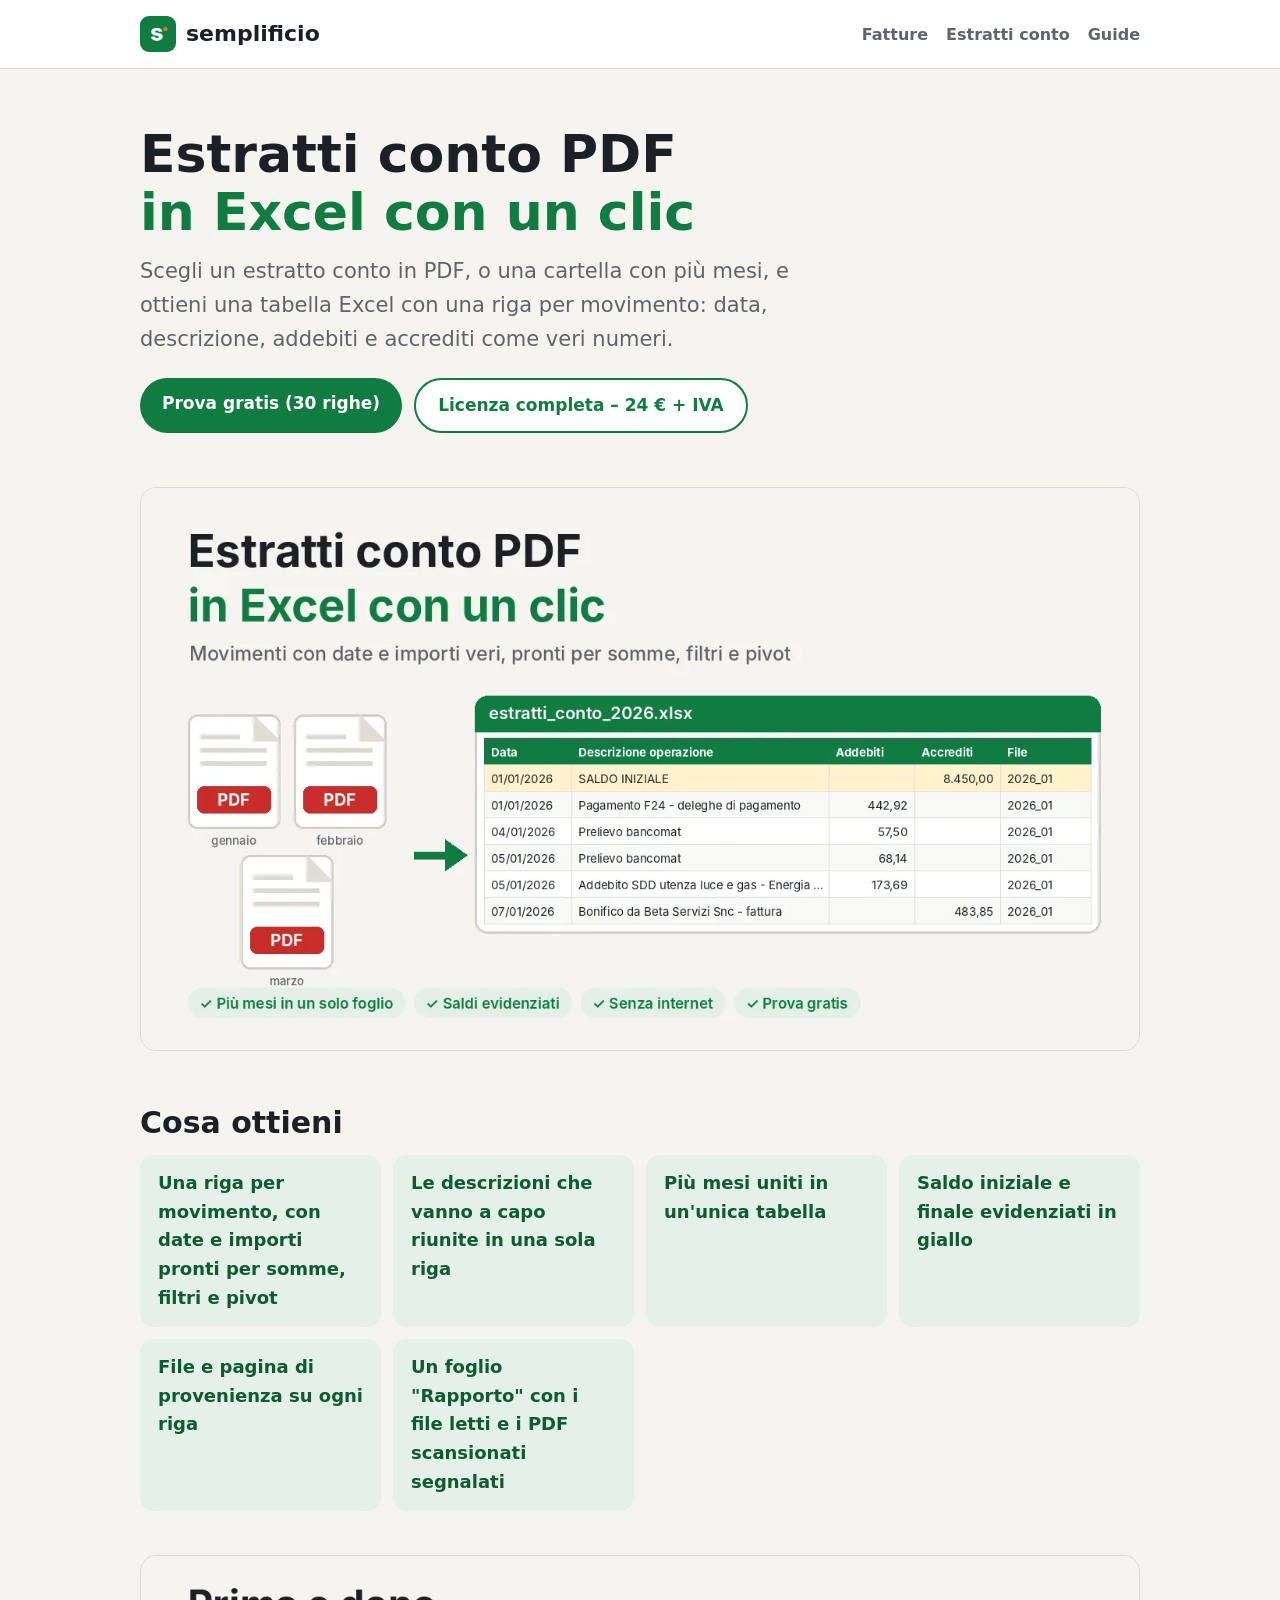
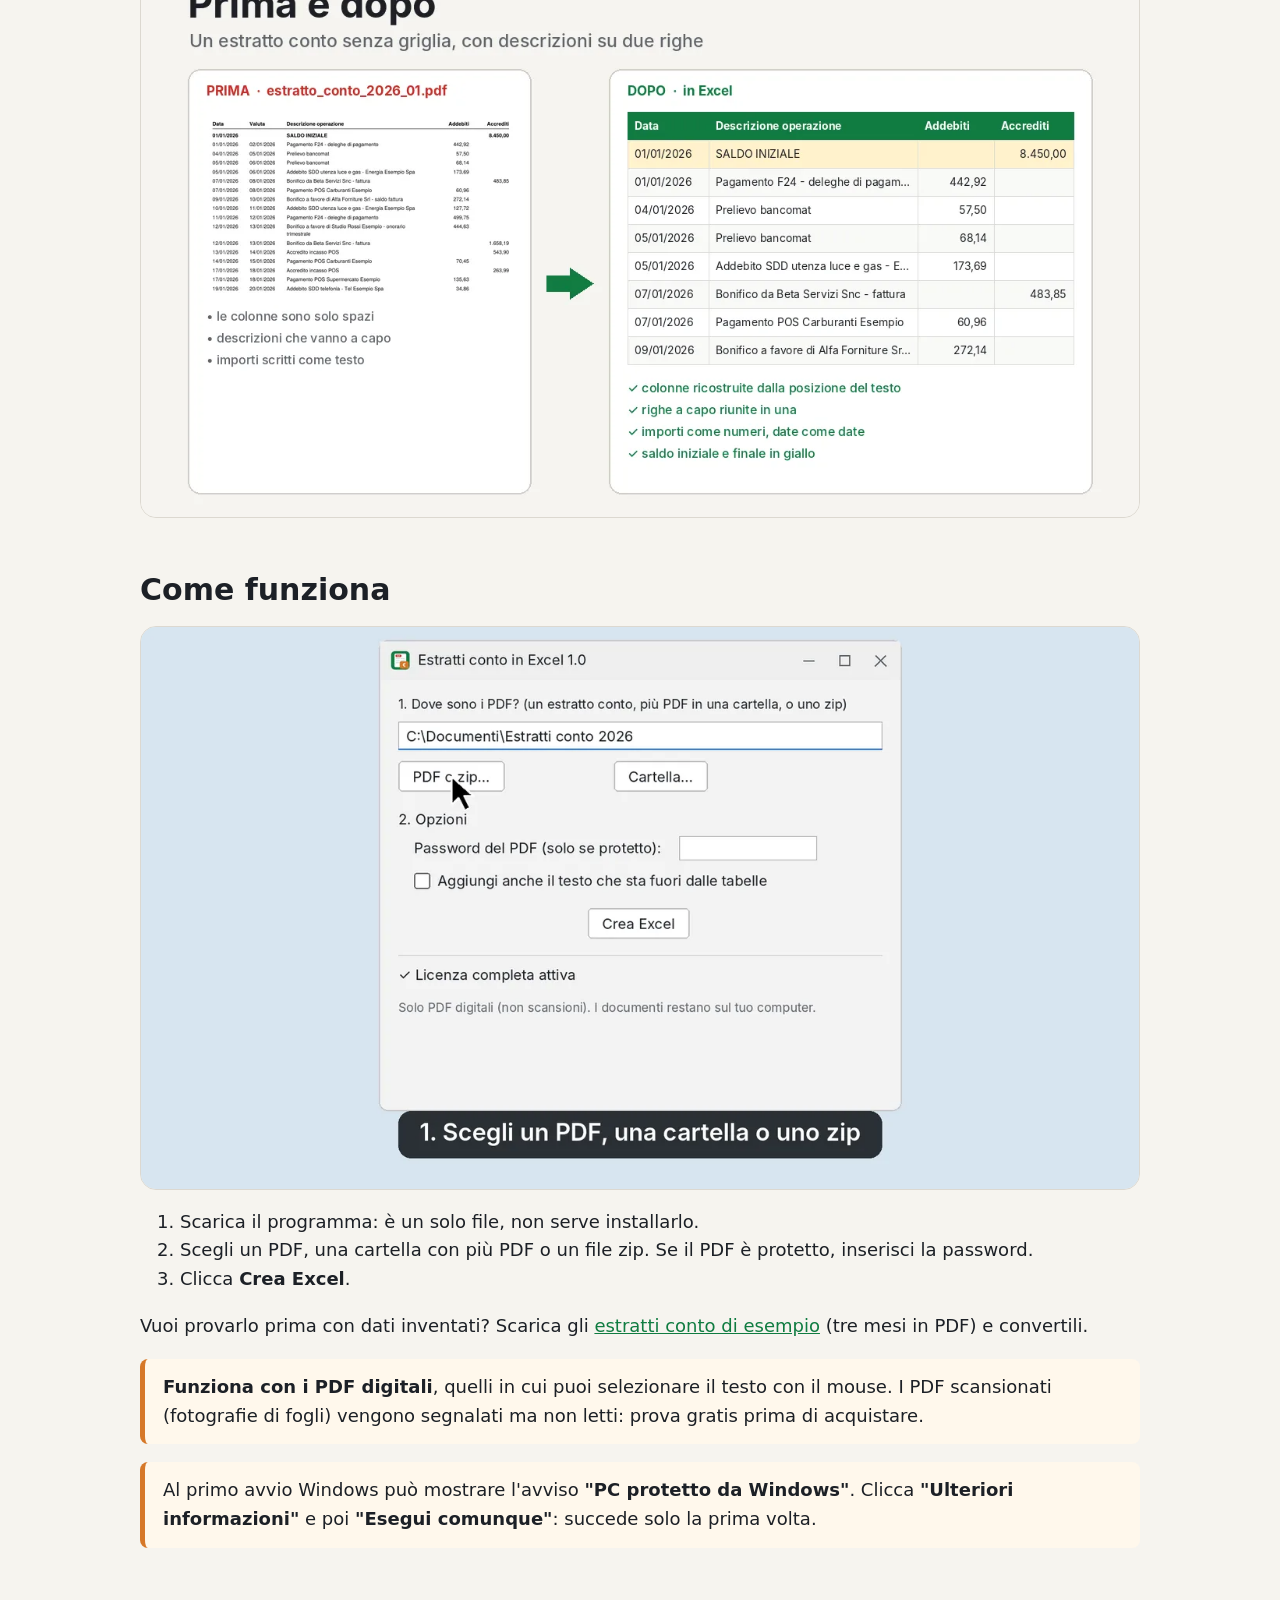
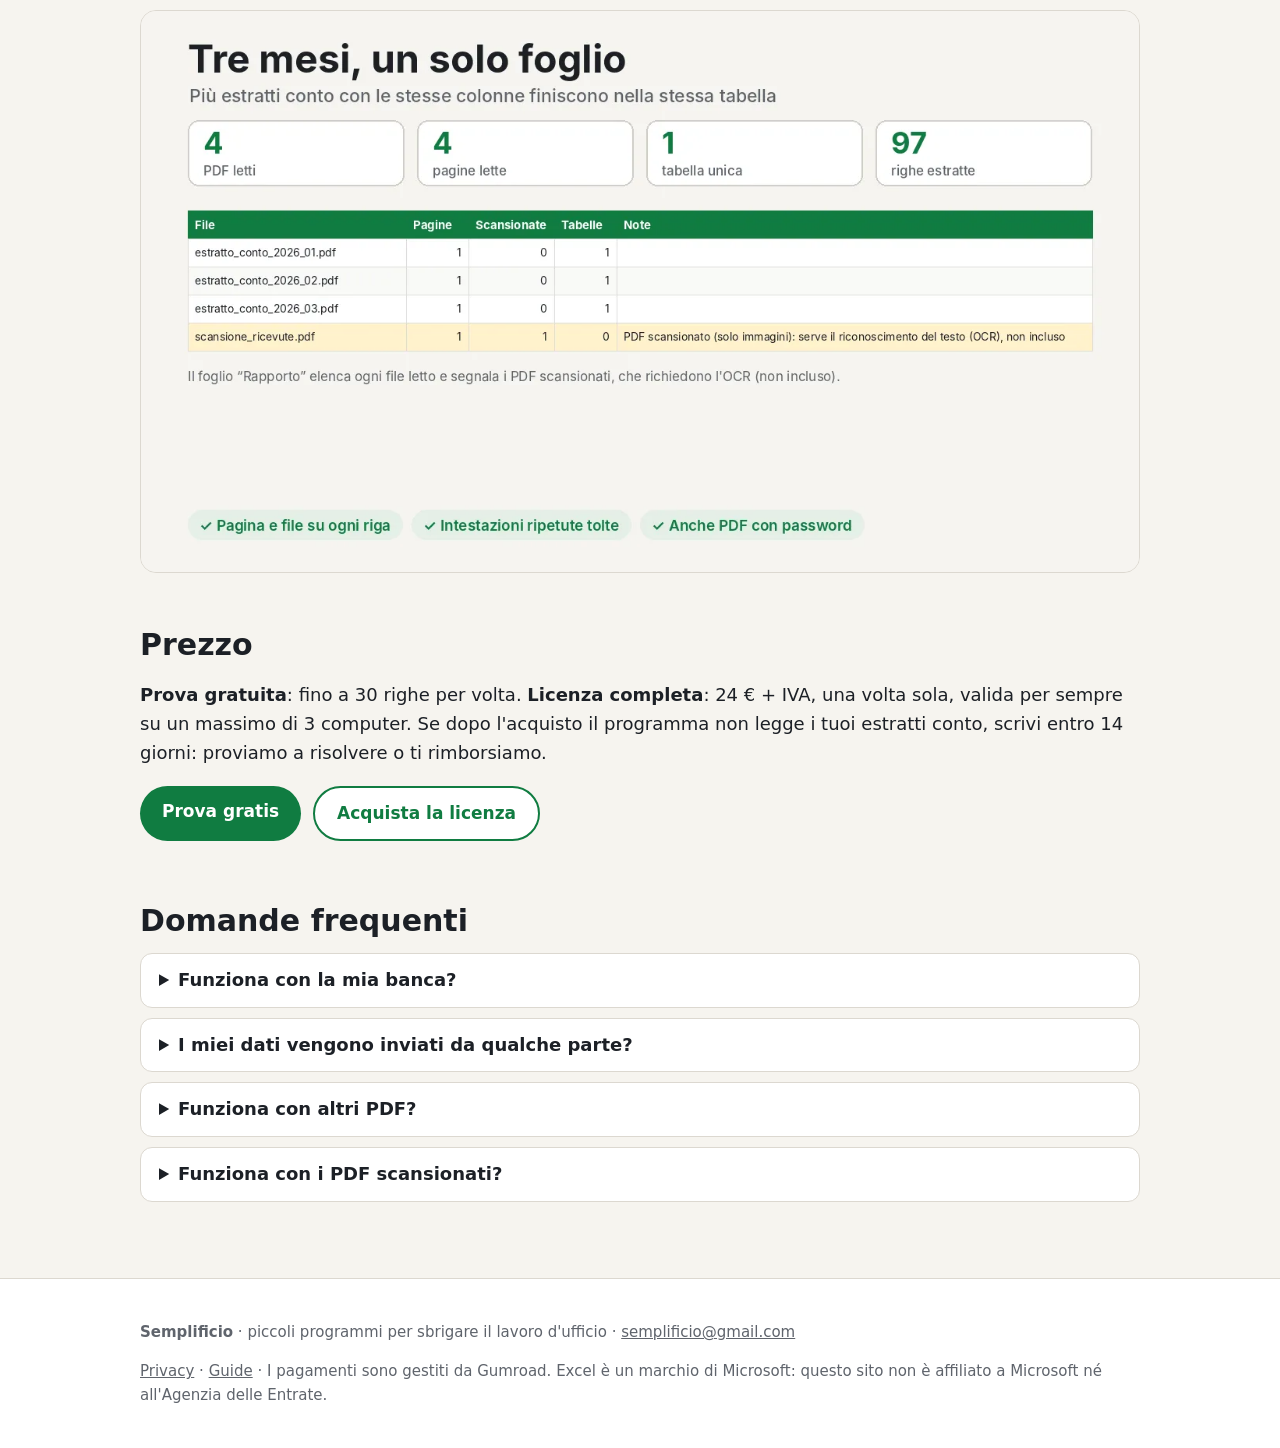
==== estratti-conto-in-excel.html @ a1245c2c "Add files via upload Prima versione del sito" ====
<!doctype html>
<html lang="it">
<head>
<meta charset="utf-8">
<meta name="viewport" content="width=device-width, initial-scale=1">
<title>Estratti conto in Excel – estratto conto PDF in Excel | Semplificio</title>
<meta name="description" content="Converti gli estratti conto in PDF in una tabella Excel con una riga per movimento: date e importi veri, più mesi insieme, saldi evidenziati. Funziona offline. Prova gratuita.">
<link rel="canonical" href="https://semplificio.github.io/estratti-conto-in-excel.html">
<link rel="icon" href="favicon.png" type="image/png">
<link rel="apple-touch-icon" href="apple-touch-icon.png">
<meta property="og:type" content="website">
<meta property="og:title" content="Estratti conto in Excel – estratto conto PDF in Excel | Semplificio">
<meta property="og:description" content="Converti gli estratti conto in PDF in una tabella Excel con una riga per movimento: date e importi veri, più mesi insieme, saldi evidenziati. Funziona offline. Prova gratuita.">
<meta property="og:url" content="https://semplificio.github.io/estratti-conto-in-excel.html">
<meta property="og:image" content="https://semplificio.github.io/img/anteprima-social.png">
<meta property="og:locale" content="it_IT">
<link rel="stylesheet" href="stile.css">
<script type="application/ld+json">{"@context": "https://schema.org", "@type": "SoftwareApplication", "name": "Estratti conto in Excel", "operatingSystem": "Windows 10, Windows 11", "applicationCategory": "BusinessApplication", "offers": {"@type": "Offer", "price": "24", "priceCurrency": "EUR"}, "publisher": {"@type": "Organization", "name": "Semplificio"}}</script>
</head>
<body>
<header class="top"><div class="wrap">
<a class="marchio" href="index.html"><img src="img/logo.png" alt="" width="36" height="36">semplificio</a>
<nav><a href="fatture-in-excel.html">Fatture</a><a href="estratti-conto-in-excel.html">Estratti conto</a><a href="guide/index.html">Guide</a></nav>
</div></header>
<main class="wrap">

<div class="hero">
<h1>Estratti conto PDF<br><span>in Excel con un clic</span></h1>
<p class="sotto">Scegli un estratto conto in PDF, o una cartella con più mesi, e ottieni una tabella Excel con una riga per movimento: data, descrizione, addebiti e accrediti come veri numeri.</p>
<div class="bottoni" style="margin-top:22px"><a class="btn pieno" href="https://semplificio.gumroad.com/l/estratti-conto-excel-gratis">Prova gratis (30 righe)</a><a class="btn vuoto" href="https://semplificio.gumroad.com/l/estratti-conto-excel">Licenza completa – 24 € + IVA</a></div>
</div>
<div class="figura"><img src="img/estratti-copertina.webp" alt="Esempio: estratti conto PDF convertiti in una tabella Excel" width="1280" height="720"></div>
<section>
<h2>Cosa ottieni</h2>
<ul class="punti">
<li>Una riga per movimento, con date e importi pronti per somme, filtri e pivot</li>
<li>Le descrizioni che vanno a capo riunite in una sola riga</li>
<li>Più mesi uniti in un'unica tabella</li>
<li>Saldo iniziale e finale evidenziati in giallo</li>
<li>File e pagina di provenienza su ogni riga</li>
<li>Un foglio "Rapporto" con i file letti e i PDF scansionati segnalati</li>
</ul>
</section>
<div class="figura"><img src="img/estratti-prima-dopo.webp" alt="Prima e dopo: estratto conto PDF e tabella Excel" width="1280" height="720" loading="lazy"></div>
<section>
<h2>Come funziona</h2>
<div class="figura"><img src="img/estratti-programma.webp" alt="La finestra del programma Estratti conto in Excel" width="1280" height="720" loading="lazy"></div>
<ol>
<li>Scarica il programma: è un solo file, non serve installarlo.</li>
<li>Scegli un PDF, una cartella con più PDF o un file zip. Se il PDF è protetto, inserisci la password.</li>
<li>Clicca <strong>Crea Excel</strong>.</li>
</ol>
<p>Vuoi provarlo prima con dati inventati? Scarica gli <a href="esempi/estratti_conto_esempio.zip">estratti conto di esempio</a> (tre mesi in PDF) e convertili.</p>
<div class="nota"><strong>Funziona con i PDF digitali</strong>, quelli in cui puoi selezionare il testo con il mouse. I PDF scansionati (fotografie di fogli) vengono segnalati ma non letti: prova gratis prima di acquistare.</div>
<div class="nota">Al primo avvio Windows può mostrare l'avviso <strong>"PC protetto da Windows"</strong>. Clicca <strong>"Ulteriori informazioni"</strong> e poi <strong>"Esegui comunque"</strong>: succede solo la prima volta.</div>
</section>
<div class="figura"><img src="img/estratti-rapporto.webp" alt="Più mesi in un solo foglio e foglio Rapporto" width="1280" height="720" loading="lazy"></div>
<section>
<h2>Prezzo</h2>
<p><strong>Prova gratuita</strong>: fino a 30 righe per volta. <strong>Licenza completa</strong>: 24 € + IVA, una volta sola, valida per sempre su un massimo di 3 computer. Se dopo l'acquisto il programma non legge i tuoi estratti conto, scrivi entro 14 giorni: proviamo a risolvere o ti rimborsiamo.</p>
<div class="bottoni"><a class="btn pieno" href="https://semplificio.gumroad.com/l/estratti-conto-excel-gratis">Prova gratis</a><a class="btn vuoto" href="https://semplificio.gumroad.com/l/estratti-conto-excel">Acquista la licenza</a></div>
</section>
<section>
<h2>Domande frequenti</h2>
<details><summary>Funziona con la mia banca?</summary><p>Funziona con gli estratti conto in PDF digitale in cui i movimenti sono in forma di tabella, con o senza griglia. È stato provato su estratti conto di diverse banche italiane. Il modo più sicuro è provarlo gratis sul tuo estratto conto.</p></details>
<details><summary>I miei dati vengono inviati da qualche parte?</summary><p>No. Il programma lavora solo sul tuo computer. Internet serve una volta sola, per attivare la licenza: viene inviata a Gumroad solo la chiave.</p></details>
<details><summary>Funziona con altri PDF?</summary><p>Sì, con qualsiasi PDF digitale che contiene tabelle: listini, preventivi, report.</p></details>
<details><summary>Funziona con i PDF scansionati?</summary><p>No: servirebbe il riconoscimento del testo (OCR), non incluso. Il programma li riconosce e li segnala nel foglio Rapporto.</p></details>
</section>

</main>
<footer><div class="wrap">
<p><strong>Semplificio</strong> · piccoli programmi per sbrigare il lavoro d'ufficio · <a href="mailto:semplificio@gmail.com">semplificio@gmail.com</a></p>
<p><a href="privacy.html">Privacy</a> · <a href="guide/index.html">Guide</a> · I pagamenti sono gestiti da Gumroad. Excel è un marchio di Microsoft: questo sito non è affiliato a Microsoft né all'Agenzia delle Entrate.</p>
</div></footer>
</body>
</html>
---- stile.css ----
:root{--verde:#107c41;--verde-chiaro:#e4f0e8;--arancio:#d67828;--testo:#1c2026;--grigio:#5f646c;--sfondo:#f6f4ef;--bianco:#fff;--bordo:#dcd8d0}
*{box-sizing:border-box}
html{-webkit-text-size-adjust:100%}
body{margin:0;background:var(--sfondo);color:var(--testo);font-family:system-ui,-apple-system,"Segoe UI",Roboto,"Helvetica Neue",Arial,sans-serif;font-size:18px;line-height:1.6}
a{color:var(--verde)}
img{max-width:100%;height:auto;display:block}
.wrap{max-width:1040px;margin:0 auto;padding:0 20px}
header.top{background:var(--bianco);border-bottom:1px solid var(--bordo)}
header.top .wrap{display:flex;align-items:center;justify-content:space-between;gap:16px;min-height:68px;flex-wrap:wrap}
.marchio{display:flex;align-items:center;gap:10px;text-decoration:none;color:var(--testo);font-weight:800;font-size:22px}
.marchio img{width:36px;height:36px;border-radius:9px}
nav a{margin-left:18px;text-decoration:none;color:var(--grigio);font-weight:600;font-size:16px}
nav a:hover{color:var(--verde)}
.hero{padding:56px 0 36px}
.hero h1{font-size:clamp(32px,5vw,52px);line-height:1.12;margin:0 0 14px}
.hero h1 span{color:var(--verde)}
.hero p.sotto{font-size:21px;color:var(--grigio);margin:0;max-width:720px}
.schede{display:grid;grid-template-columns:repeat(auto-fit,minmax(300px,1fr));gap:22px;margin:30px 0 10px}
.scheda{background:var(--bianco);border:1px solid var(--bordo);border-radius:18px;padding:26px;display:flex;flex-direction:column}
.scheda .testa{display:flex;gap:16px;align-items:center;margin-bottom:10px}
.scheda .testa img{width:64px;height:64px}
.scheda h2,.scheda h3{margin:0;font-size:24px}
.scheda p{color:var(--grigio);margin:8px 0 18px;flex:1}
.bottoni{display:flex;gap:12px;flex-wrap:wrap}
.btn{display:inline-block;padding:12px 22px;border-radius:999px;font-weight:700;text-decoration:none;font-size:17px}
.btn.pieno{background:var(--verde);color:#fff}
.btn.vuoto{border:2px solid var(--verde);color:var(--verde);background:#fff}
.btn:hover{filter:brightness(1.07)}
section{padding:26px 0}
h2{font-size:30px;line-height:1.2;margin:10px 0 14px}
h3{font-size:22px;margin:22px 0 8px}
.punti{list-style:none;padding:0;margin:0;display:grid;grid-template-columns:repeat(auto-fit,minmax(220px,1fr));gap:12px}
.punti li{background:var(--verde-chiaro);border-radius:14px;padding:14px 18px;font-weight:600;color:#0d5c31}
.figura{background:#fff;border:1px solid var(--bordo);border-radius:16px;overflow:hidden;margin:18px 0}
.nota{background:#fff8ec;border-left:5px solid var(--arancio);padding:14px 18px;border-radius:8px;margin:18px 0}
.articolo{background:#fff;border:1px solid var(--bordo);border-radius:18px;padding:30px 34px;margin:30px 0}
.articolo h1{font-size:clamp(28px,4.4vw,40px);line-height:1.15;margin:0 0 10px}
.articolo .meta{color:var(--grigio);font-size:15px;margin-bottom:22px}
.articolo ol li,.articolo ul li{margin:6px 0}
.box-prodotto{display:flex;gap:18px;align-items:center;background:var(--verde-chiaro);border-radius:16px;padding:18px 22px;margin:26px 0}
.box-prodotto img{width:64px;height:64px;flex:none}
.box-prodotto p{margin:0 0 10px}
.elenco-guide{list-style:none;padding:0;margin:0}
.elenco-guide li{background:#fff;border:1px solid var(--bordo);border-radius:14px;margin:10px 0}
.elenco-guide a{display:block;padding:16px 20px;text-decoration:none;color:var(--testo);font-weight:700}
.elenco-guide span{display:block;color:var(--grigio);font-weight:400;font-size:16px}
details{background:#fff;border:1px solid var(--bordo);border-radius:12px;padding:12px 18px;margin:10px 0}
summary{font-weight:700;cursor:pointer}
.video{display:block;position:relative;border-radius:16px;overflow:hidden;border:1px solid var(--bordo)}
.video::after{content:"▶  Guarda il video (45 secondi)";position:absolute;left:50%;top:50%;transform:translate(-50%,-50%);background:rgba(20,24,28,.85);color:#fff;font-weight:700;padding:14px 24px;border-radius:999px;font-size:18px;white-space:nowrap}
footer{margin-top:40px;background:#fff;border-top:1px solid var(--bordo);padding:26px 0;color:var(--grigio);font-size:15px}
footer a{color:var(--grigio)}
code{background:#f0eee8;padding:2px 6px;border-radius:5px;font-size:.92em}
@media (max-width:640px){
  body{font-size:17px}
  nav a{margin:0 14px 0 0}
  .articolo{padding:22px 18px}
  h2{font-size:24px}
  .articolo h2{font-size:23px}
  .box-prodotto{flex-direction:column;align-items:flex-start}
  .video::after{font-size:15px;padding:10px 16px}
}
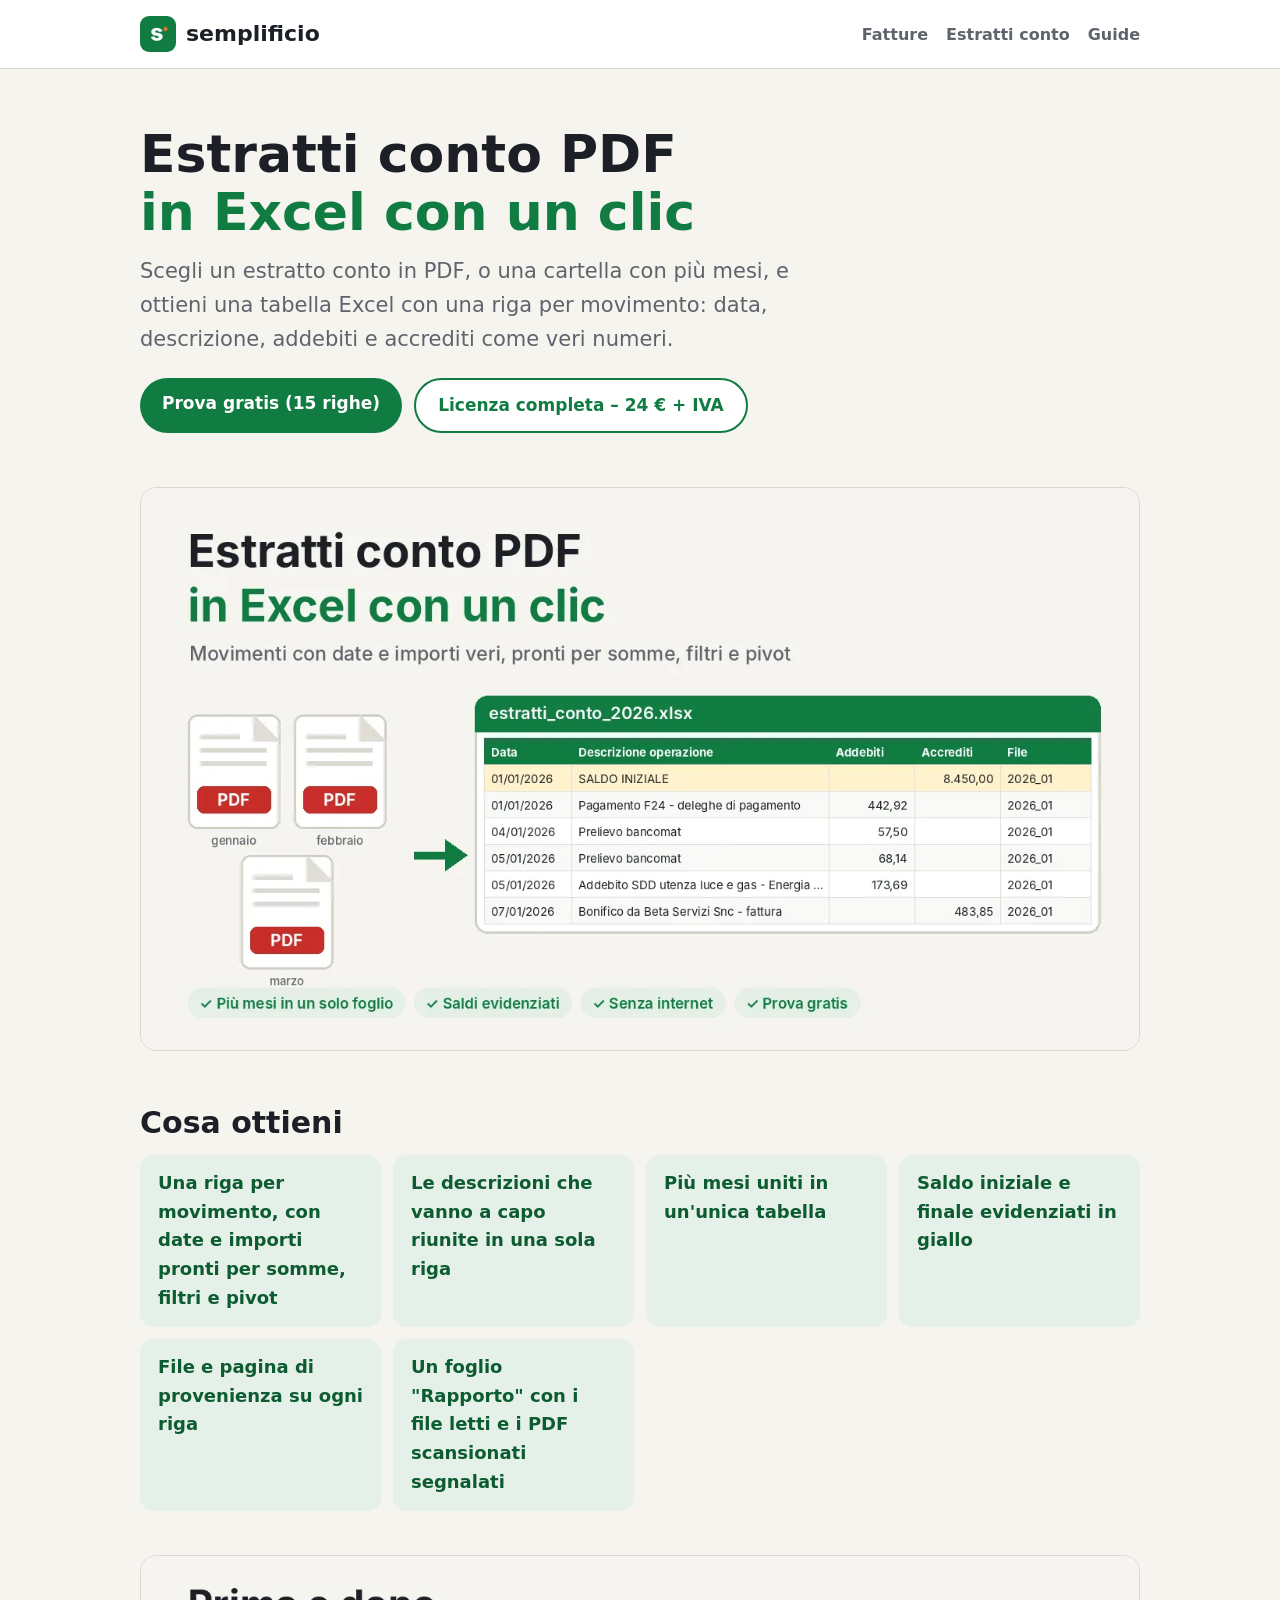
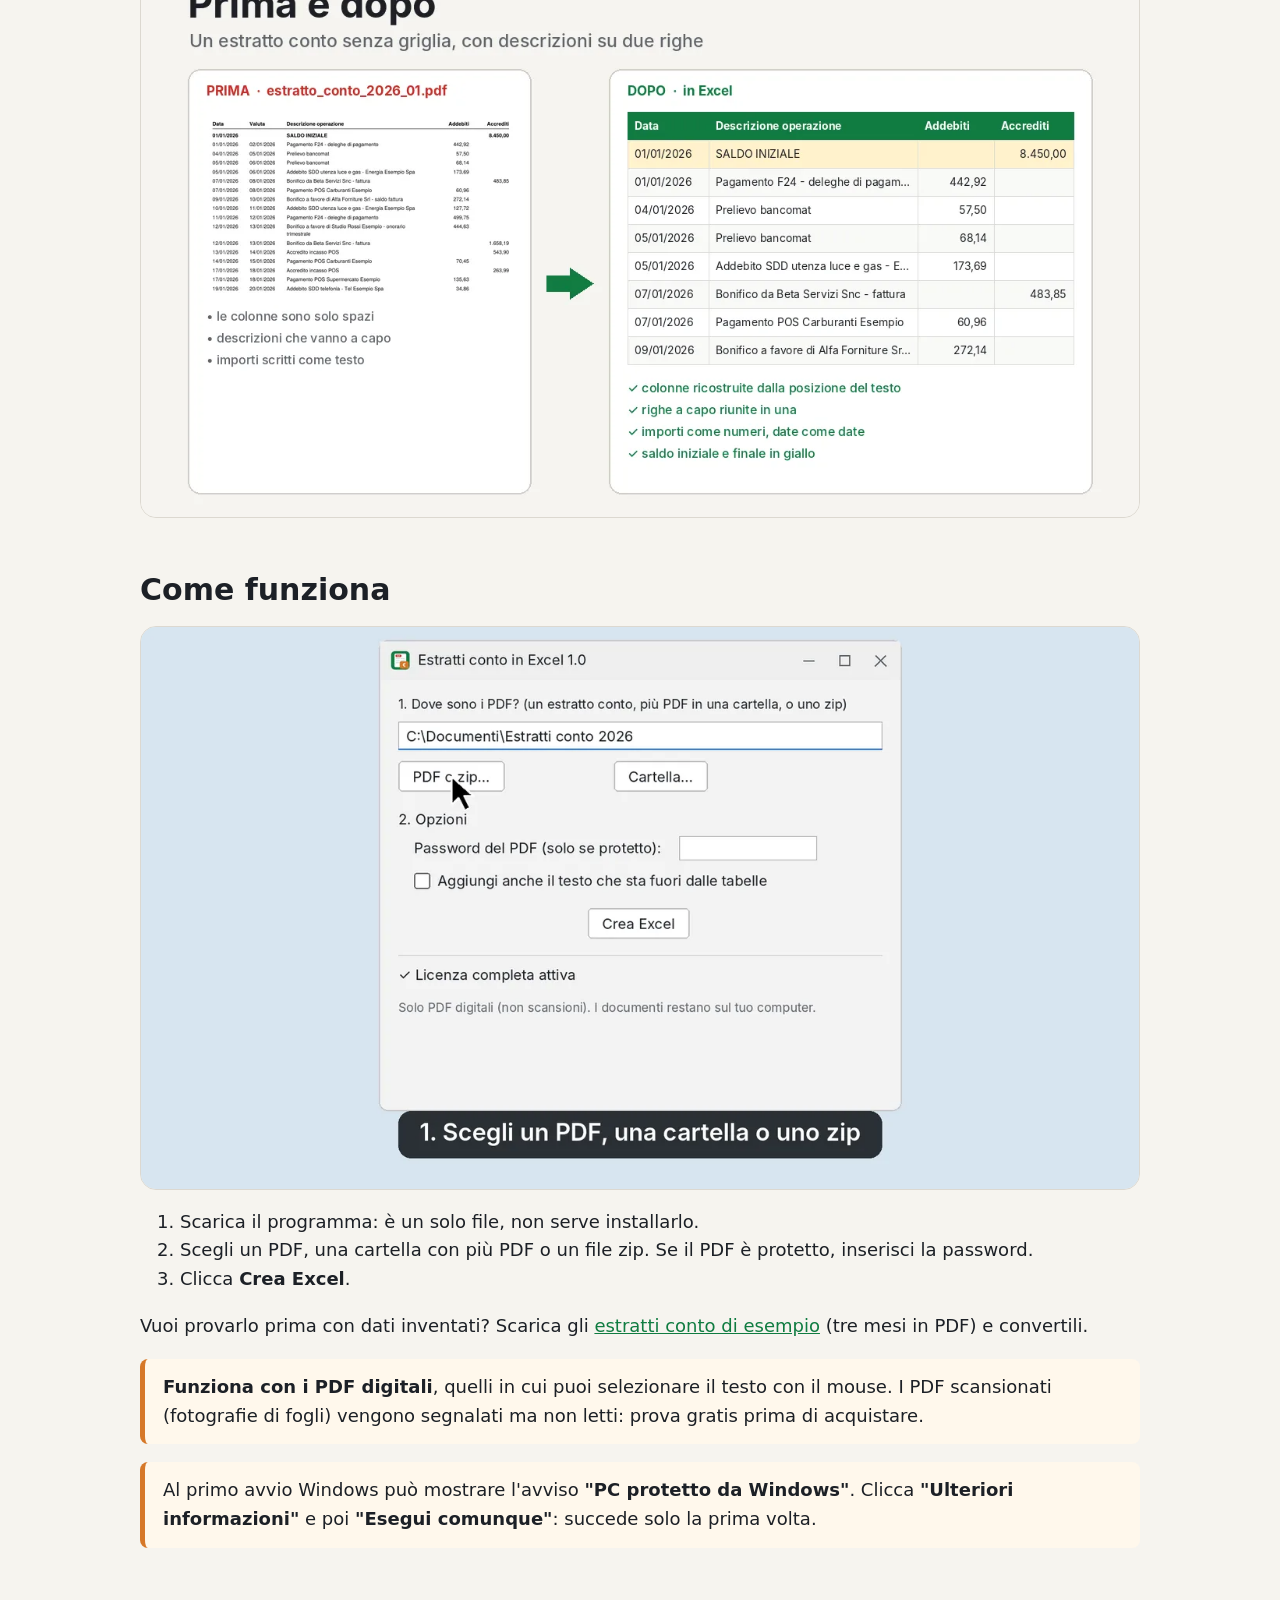
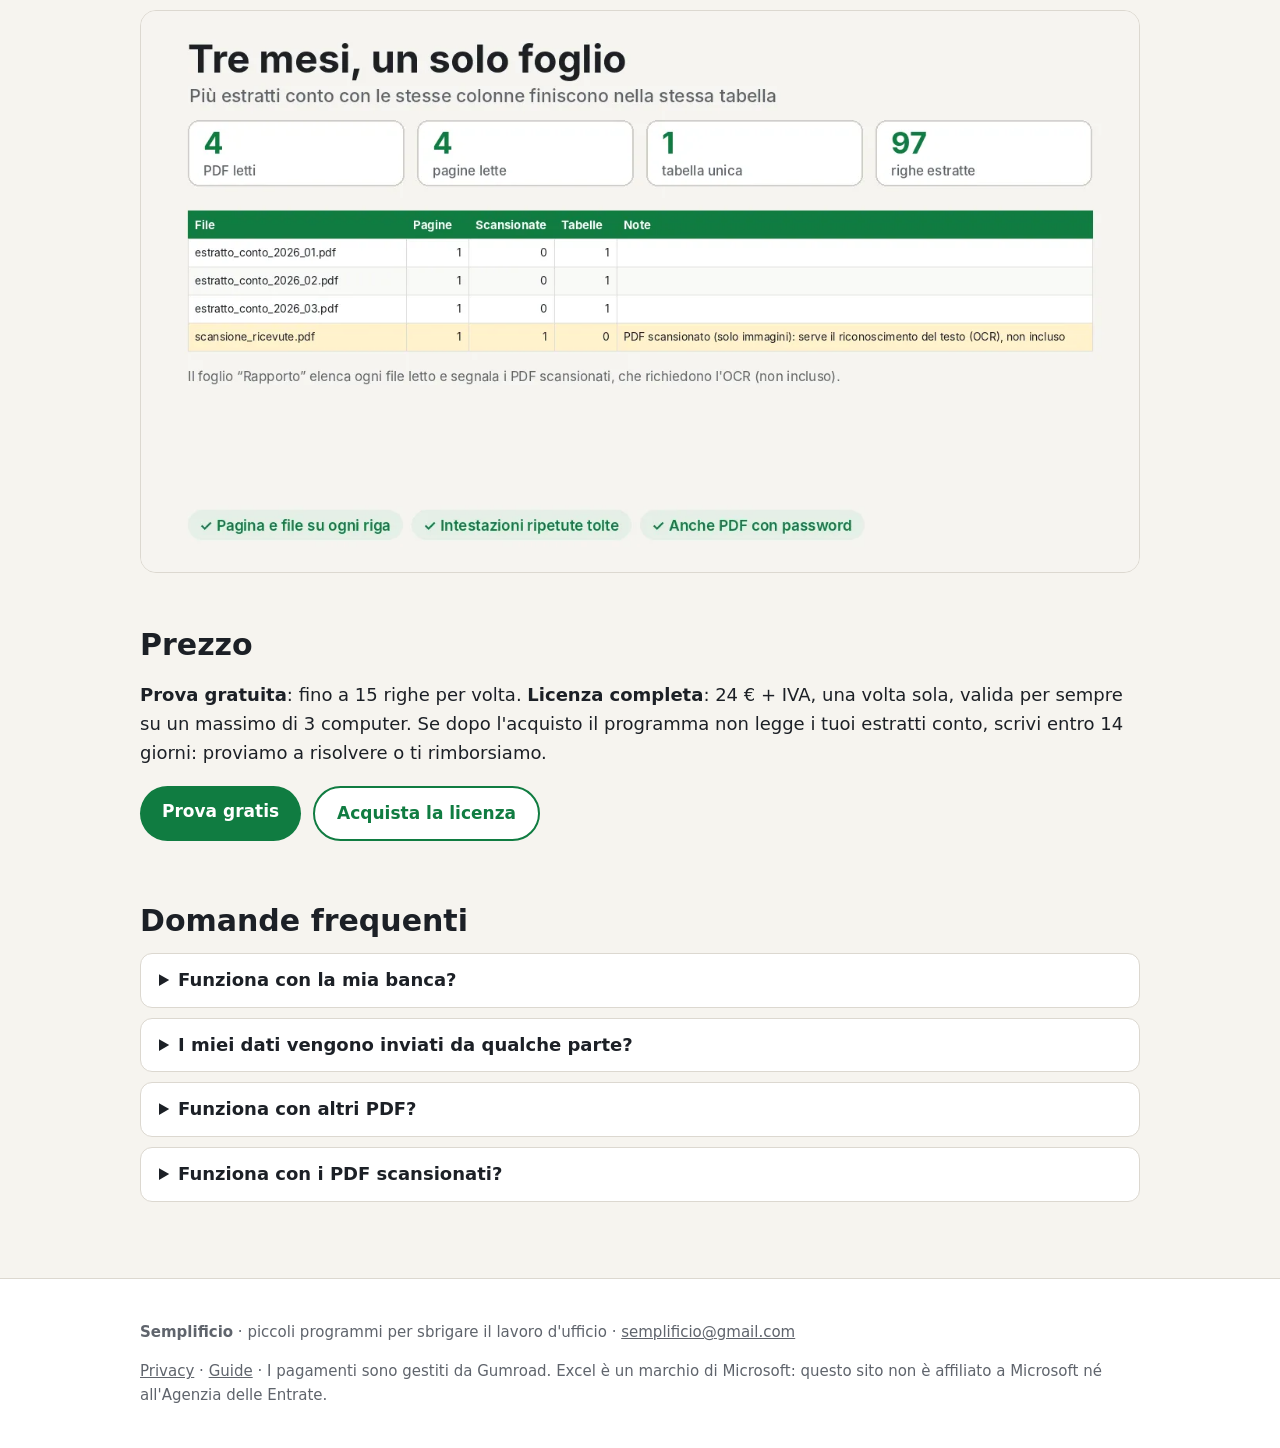
==== commit 203341bd: "Add files via upload upgrade" ====
--- a/estratti-conto-in-excel.html
+++ b/estratti-conto-in-excel.html
@@ -27,7 +27,7 @@
 <div class="hero">
 <h1>Estratti conto PDF<br><span>in Excel con un clic</span></h1>
 <p class="sotto">Scegli un estratto conto in PDF, o una cartella con più mesi, e ottieni una tabella Excel con una riga per movimento: data, descrizione, addebiti e accrediti come veri numeri.</p>
-<div class="bottoni" style="margin-top:22px"><a class="btn pieno" href="https://semplificio.gumroad.com/l/estratti-conto-excel-gratis">Prova gratis (30 righe)</a><a class="btn vuoto" href="https://semplificio.gumroad.com/l/estratti-conto-excel">Licenza completa – 24 € + IVA</a></div>
+<div class="bottoni" style="margin-top:22px"><a class="btn pieno" href="https://semplificio.gumroad.com/l/estratti-conto-excel-gratis">Prova gratis (15 righe)</a><a class="btn vuoto" href="https://semplificio.gumroad.com/l/estratti-conto-excel">Licenza completa – 24 € + IVA</a></div>
 </div>
 <div class="figura"><img src="img/estratti-copertina.webp" alt="Esempio: estratti conto PDF convertiti in una tabella Excel" width="1280" height="720"></div>
 <section>
@@ -57,7 +57,7 @@
 <div class="figura"><img src="img/estratti-rapporto.webp" alt="Più mesi in un solo foglio e foglio Rapporto" width="1280" height="720" loading="lazy"></div>
 <section>
 <h2>Prezzo</h2>
-<p><strong>Prova gratuita</strong>: fino a 30 righe per volta. <strong>Licenza completa</strong>: 24 € + IVA, una volta sola, valida per sempre su un massimo di 3 computer. Se dopo l'acquisto il programma non legge i tuoi estratti conto, scrivi entro 14 giorni: proviamo a risolvere o ti rimborsiamo.</p>
+<p><strong>Prova gratuita</strong>: fino a 15 righe per volta. <strong>Licenza completa</strong>: 24 € + IVA, una volta sola, valida per sempre su un massimo di 3 computer. Se dopo l'acquisto il programma non legge i tuoi estratti conto, scrivi entro 14 giorni: proviamo a risolvere o ti rimborsiamo.</p>
 <div class="bottoni"><a class="btn pieno" href="https://semplificio.gumroad.com/l/estratti-conto-excel-gratis">Prova gratis</a><a class="btn vuoto" href="https://semplificio.gumroad.com/l/estratti-conto-excel">Acquista la licenza</a></div>
 </section>
 <section>
